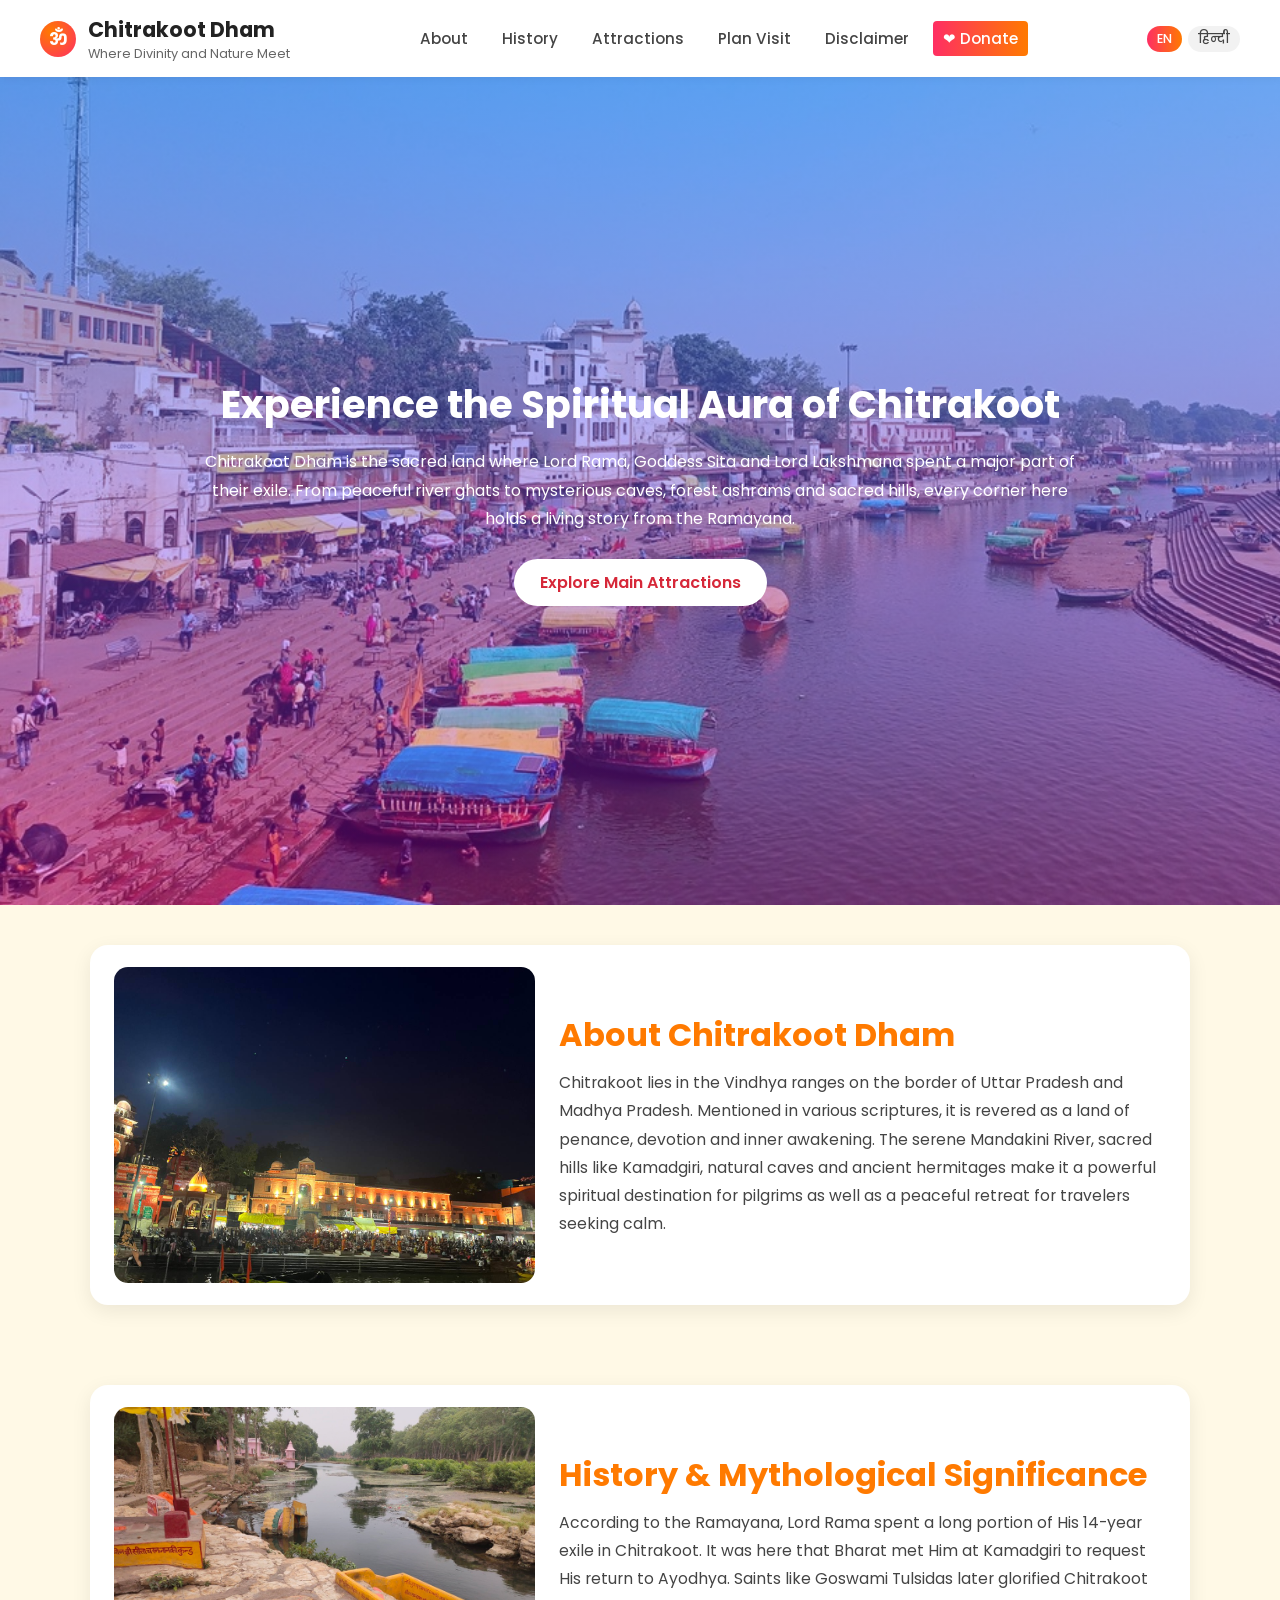
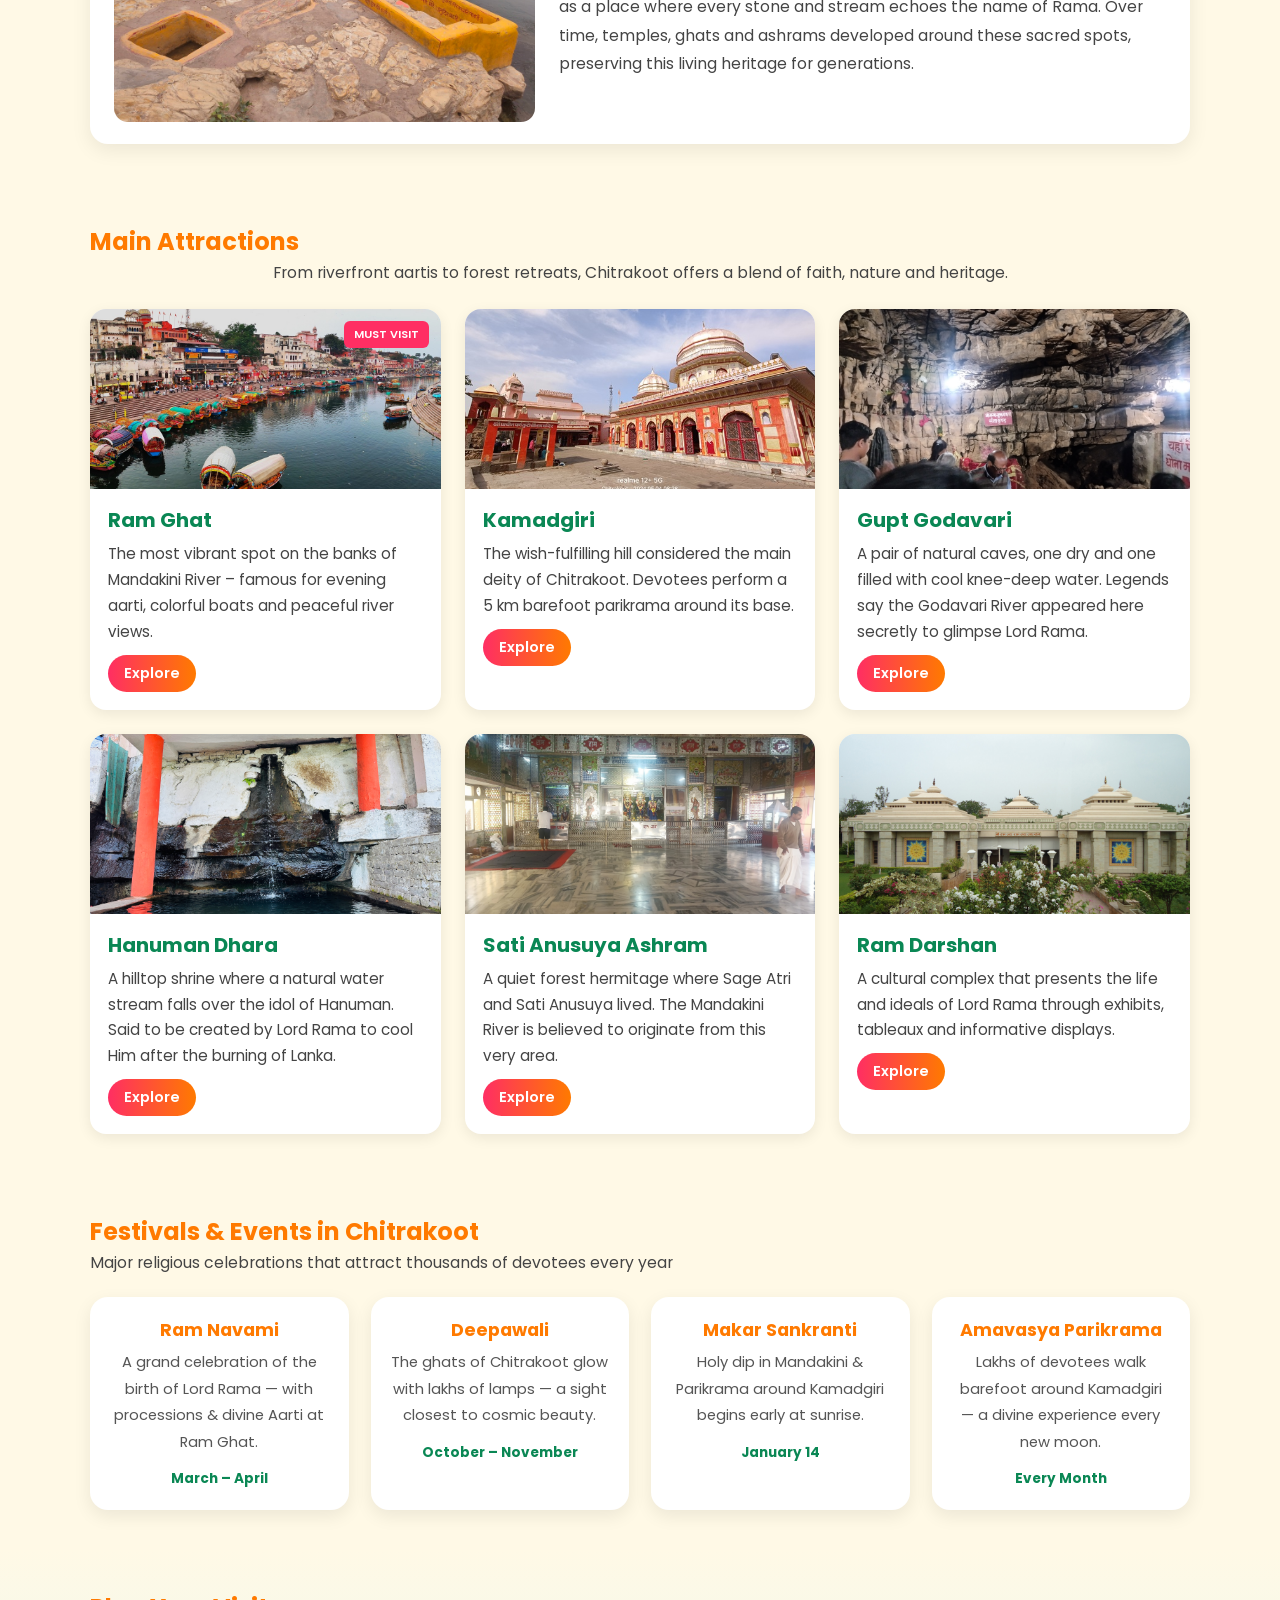
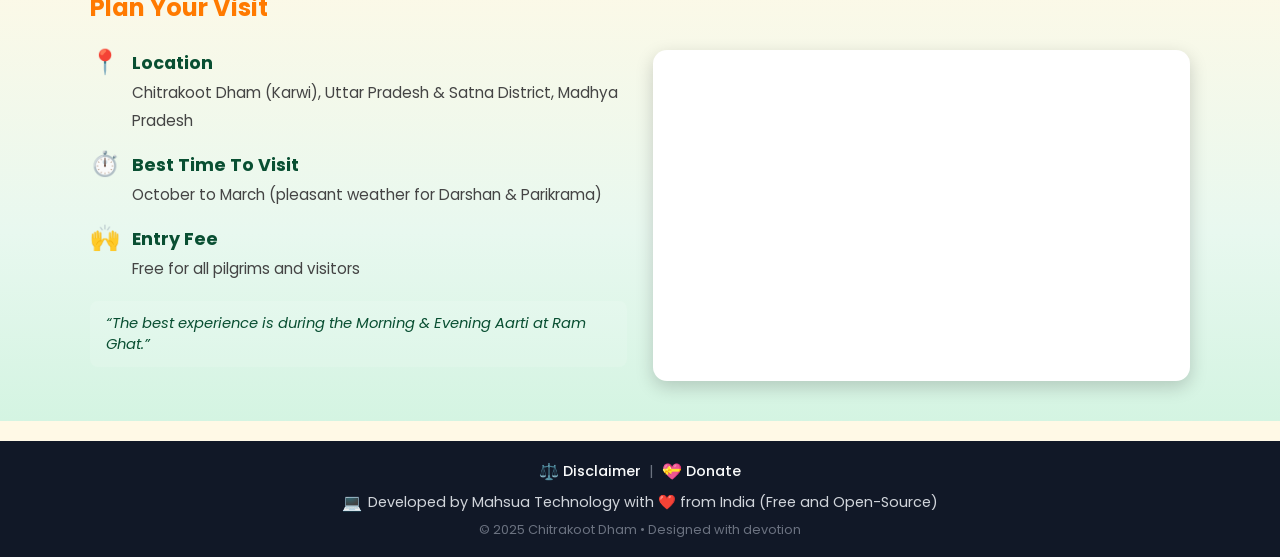
==== index.html @ 67fd5e93 "added disclamer and donate page" ====
<!DOCTYPE html>
<html lang="en">
<head>
  <meta charset="UTF-8" />
  <title>Chitrakoot Dham – Ram Ghat, Kamadgiri, Gupt Godavari & Holy Places</title>

  <meta name="viewport" content="width=device-width, initial-scale=1.0" />
  <meta name="description"
        content="Plan your visit to Chitrakoot Dham – explore Ram Ghat, Kamadgiri Parikrama, Gupt Godavari caves, Hanuman Dhara, Sati Anusuya Ashram and Ram Darshan with maps, legends and travel tips." />

  <!-- Canonical URL -->
  <link rel="canonical" href="https://chitrakoot.mahsua.com/" />

  <!-- Favicon (optional, if you have it) -->
  <!-- <link rel="icon" type="image/png" href="assets/images/favicon.png" /> -->

  <!-- Open Graph (for social sharing / WhatsApp / FB) -->
  <meta property="og:type" content="website" />
  <meta property="og:title" content="Chitrakoot Dham – Holy Land of Lord Rama" />
  <meta property="og:description"
        content="Discover the sacred ghats, hills, caves and ashrams of Chitrakoot Dham with bilingual guides in English and Hindi." />
  <meta property="og:url" content="https://chitrakoot.mahsua.com/" />
  <meta property="og:image" content="https://chitrakoot.mahsua.com/assets/images/og-chitrakoot.jpg" />

  <!-- Twitter Card -->
  <meta name="twitter:card" content="summary_large_image" />
  <meta name="twitter:title" content="Chitrakoot Dham – Holy Land of Lord Rama" />
  <meta name="twitter:description"
        content="Explore Ram Ghat, Kamadgiri, Gupt Godavari, Hanuman Dhara and more with Mahsua’s free Chitrakoot guide." />
  <meta name="twitter:image" content="https://chitrakoot.mahsua.com/assets/images/og-chitrakoot.jpg" />

  <link rel="stylesheet" href="assets/css/style.css" />

  <!-- Structured Data (WebSite + TouristDestination) -->
  <script type="application/ld+json">
  {
    "@context": "https://schema.org",
    "@graph": [
      {
        "@type": "WebSite",
        "@id": "https://chitrakoot.mahsua.com/#website",
        "url": "https://chitrakoot.mahsua.com/",
        "name": "Chitrakoot Dham",
        "description": "Bilingual guide to Chitrakoot Dham with details on Ram Ghat, Kamadgiri, Gupt Godavari and other holy places.",
        "inLanguage": "hi-IN",
        "publisher": {
          "@type": "Organization",
          "name": "Mahsua Technology",
          "url": "https://technology.mahsua.com"
        }
      },
      {
        "@type": "TouristDestination",
        "@id": "https://chitrakoot.mahsua.com/#destination",
        "name": "Chitrakoot Dham",
        "description": "Sacred pilgrimage town associated with Lord Rama, located on the banks of the Mandakini River.",
        "url": "https://chitrakoot.mahsua.com/",
        "image": "https://chitrakoot.mahsua.com/assets/images/ram-ghat.jpg",
        "geo": {
          "@type": "GeoCoordinates",
          "latitude": 25.17,
          "longitude": 80.86
        },
        "address": {
          "@type": "PostalAddress",
          "addressLocality": "Chitrakoot (Karwi)",
          "addressRegion": "Uttar Pradesh / Madhya Pradesh",
          "addressCountry": "IN"
        },
        "sameAs": [
          "https://technology.mahsua.com"
        ]
      }
    ]
  }
  </script>
</head>

<body>

  <!-- TOP BAR -->
  <header class="topbar">
    <!-- Brand -->
    <a href="./index.html" class="brand">
      <div class="brand-logo">ॐ</div>
      <div class="brand-text">
        <span class="brand-title">Chitrakoot Dham</span>
        <span class="brand-subtitle">Where Divinity and Nature Meet</span>
      </div>
    </a>

    <!-- Hamburger for mobile -->
    <button class="menu-toggle" type="button" aria-label="Toggle navigation" onclick="toggleMenu()">
      <span class="chevron"></span>
    </button>

    <!-- Main navigation (links + donate) -->
    <nav class="main-nav">
      <a href="#about">About</a>
      <a href="#history">History</a>
      <a href="#attractions">Attractions</a>
      <a href="#plan-visit">Plan Visit</a>
      <a href="pages/disclaimer.html">Disclaimer</a>
      <a href="pages/support-us.html" class="btn-nav">❤ Donate</a>
    </nav>

    <!-- Language toggle (stays OUTSIDE the hamburger menu) -->
    <div class="lang-toggle">
      <button class="lang-btn lang-en active" type="button" onclick="setLanguage('en')">EN</button>
      <button class="lang-btn lang-hi" type="button" onclick="setLanguage('hi')">हिन्दी</button>
    </div>
  </header>

  <main>

    <!-- HERO SECTION -->
    <section class="hero" id="hero">
      <div class="hero-inner">
        <h1 id="hero-title">Experience the Spiritual Aura of Chitrakoot</h1>
        <p id="hero-text">
          Chitrakoot Dham is the sacred land where Lord Rama, Goddess Sita and
          Lord Lakshmana spent a major part of their exile. From peaceful river
          ghats to mysterious caves, forest ashrams and sacred hills, every
          corner here holds a living story from the Ramayana.
        </p>
        <a class="btn-hero" id="hero-btn" href="#attractions">Explore Main Attractions</a>
      </div>
    </section>

    <!-- ABOUT SECTION -->
    <section class="section" id="about">
      <div class="section-inner">
        <div class="split-card fade-in">
          <div class="split-card-image">
            <img src="./assets/images/about-chitrakoot.jpg" alt="Chitrakoot landscape">
          </div>
          <div class="split-card-content">
            <h2 id="about-heading">About Chitrakoot Dham</h2>
            <p id="about-text">
              Chitrakoot lies in the Vindhya ranges on the border of Uttar Pradesh
              and Madhya Pradesh. Mentioned in various scriptures, it is revered as
              a land of penance, devotion and inner awakening. The serene Mandakini
              River, sacred hills like Kamadgiri, natural caves and ancient
              hermitages make it a powerful spiritual destination for pilgrims as
              well as a peaceful retreat for travelers seeking calm.
            </p>
          </div>
        </div>
      </div>
    </section>

    <!-- HISTORY SECTION -->
    <section class="section" id="history">
      <div class="section-inner">
        <div class="split-card fade-in">
          <div class="split-card-image">
            <img src="./assets/images/history-chitrakoot.jpg" alt="History of Chitrakoot">
          </div>
          <div class="split-card-content">
            <h2 id="history-heading">History & Mythological Significance</h2>
            <p id="history-text">
              According to the Ramayana, Lord Rama spent a long portion of His
              14-year exile in Chitrakoot. It was here that Bharat met Him at
              Kamadgiri to request His return to Ayodhya. Saints like Goswami
              Tulsidas later glorified Chitrakoot as a place where every stone and
              stream echoes the name of Rama. Over time, temples, ghats and
              ashrams developed around these sacred spots, preserving this living
              heritage for generations.
            </p>
          </div>
        </div>
      </div>
    </section>

    <!-- ATTRACTIONS SECTION -->
    <section class="section" id="attractions">
      <div class="section-inner">
        <h2 id="attractions-heading">Main Attractions</h2>
        <p class="section-subtitle" id="attractions-subtitle">
          From riverfront aartis to forest retreats, Chitrakoot offers a blend
          of faith, nature and heritage.
        </p>

        <div class="cards-grid">

          <!-- Ram Ghat -->
          <article class="card fade-in">
            <span class="badge">MUST VISIT</span>
            <img src="./assets/images/ram-ghat.jpg" alt="Ram Ghat, Chitrakoot" />
            <div class="card-content">
              <h3 id="card-ram-title">Ram Ghat</h3>
              <p id="card-ram-text">
                The most vibrant spot on the banks of Mandakini River – famous
                for evening aarti, colorful boats and peaceful river views.
              </p>
              <a class="btn" href="pages/ram-ghat.html">Explore</a>
            </div>
          </article>

          <!-- Kamadgiri -->
          <article class="card fade-in">
            <img src="assets/images/kamadgiri.jpg" alt="Kamadgiri Hill" />
            <div class="card-content">
              <h3 id="card-kam-title">Kamadgiri</h3>
              <p id="card-kam-text">
                The wish-fulfilling hill considered the main deity of
                Chitrakoot. Devotees perform a 5 km barefoot parikrama
                around its base.
              </p>
              <a class="btn" href="pages/kamadgiri.html">Explore</a>
            </div>
          </article>

          <!-- Gupt Godavari -->
          <article class="card fade-in">
            <img src="assets/images/gupt-godavari.jpg" alt="Gupt Godavari Caves" />
            <div class="card-content">
              <h3 id="card-gupt-title">Gupt Godavari</h3>
              <p id="card-gupt-text">
                A pair of natural caves, one dry and one filled with cool
                knee-deep water. Legends say the Godavari River appeared here
                secretly to glimpse Lord Rama.
              </p>
              <a class="btn" href="pages/gupt-godavari.html">Explore</a>
            </div>
          </article>

          <!-- Hanuman Dhara -->
          <article class="card fade-in">
            <img src="assets/images/hanuman-dhara.jpg" alt="Hanuman Dhara" />
            <div class="card-content">
              <h3 id="card-han-title">Hanuman Dhara</h3>
              <p id="card-han-text">
                A hilltop shrine where a natural water stream falls over the
                idol of Hanuman. Said to be created by Lord Rama to cool
                Him after the burning of Lanka.
              </p>
              <a class="btn" href="pages/hanuman-dhara.html">Explore</a>
            </div>
          </article>

          <!-- Sati Anusuya -->
          <article class="card fade-in">
            <img src="assets/images/sati-anusuya.jpg" alt="Sati Anusuya Ashram" />
            <div class="card-content">
              <h3 id="card-sati-title">Sati Anusuya Ashram</h3>
              <p id="card-sati-text">
                A quiet forest hermitage where Sage Atri and Sati Anusuya
                lived. The Mandakini River is believed to originate from
                this very area.
              </p>
              <a class="btn" href="pages/sati-anusuya.html">Explore</a>
            </div>
          </article>

          <!-- Ram Darshan -->
          <article class="card fade-in">
            <img src="assets/images/ram-darshan.jpg" alt="Ram Darshan" />
            <div class="card-content">
              <h3 id="card-rd-title">Ram Darshan</h3>
              <p id="card-rd-text">
                A cultural complex that presents the life and ideals of
                Lord Rama through exhibits, tableaux and informative displays.
              </p>
              <a class="btn" href="pages/ram-darshan.html">Explore</a>
            </div>
          </article>

        </div>
      </div>
    </section>

    <!-- FESTIVAL SECTION -->
    <section class="section" id="festivals">
      <div class="section-inner fade-in">
        <h2 id="festival-heading">Festivals & Events in Chitrakoot</h2>
        <p id="festival-subtitle">Major religious celebrations that attract thousands of devotees every year</p>

        <div class="festival-grid">

          <div class="festival-card">
            <h3 id="fest-1-title">Ram Navami</h3>
            <p id="fest-1-text">A grand celebration of the birth of Lord Rama — with processions & divine Aarti at Ram Ghat.</p>
            <span class="fest-time" id="fest-1-time">March – April</span>
          </div>

          <div class="festival-card">
            <h3 id="fest-2-title">Deepawali</h3>
            <p id="fest-2-text">The ghats of Chitrakoot glow with lakhs of lamps — a sight closest to cosmic beauty.</p>
            <span class="fest-time" id="fest-2-time">October – November</span>
          </div>

          <div class="festival-card">
            <h3 id="fest-3-title">Makar Sankranti</h3>
            <p id="fest-3-text">Holy dip in Mandakini & Parikrama around Kamadgiri begins early at sunrise.</p>
            <span class="fest-time" id="fest-3-time">January 14</span>
          </div>

          <div class="festival-card">
            <h3 id="fest-4-title">Amavasya Parikrama</h3>
            <p id="fest-4-text">Lakhs of devotees walk barefoot around Kamadgiri — a divine experience every new moon.</p>
            <span class="fest-time" id="fest-4-time">Every Month</span>
          </div>

        </div>
      </div>
    </section>

    <!-- PLAN VISIT SECTION -->
    <section class="section plan-visit" id="plan-visit">
      <div class="section-inner">

        <h2 id="plan-heading">Plan Your Visit</h2>

        <div class="visit-grid fade-in">

          <!-- Left Info -->
          <div class="visit-info">
            <div class="info-item">
              <span class="icon">📍</span>
              <div>
                <h4 id="loc-heading">Location</h4>
                <p id="loc-text">
                  Chitrakoot Dham (Karwi), Uttar Pradesh & Satna District, Madhya Pradesh
                </p>
              </div>
            </div>

            <div class="info-item">
              <span class="icon">⏱️</span>
              <div>
                <h4 id="time-heading">Best Time To Visit</h4>
                <p id="time-text">
                  October to March (pleasant weather for Darshan & Parikrama)
                </p>
              </div>
            </div>

            <div class="info-item">
              <span class="icon">🙌</span>
              <div>
                <h4 id="fee-heading">Entry Fee</h4>
                <p id="fee-text">
                  Free for all pilgrims and visitors
                </p>
              </div>
            </div>

            <div class="visit-tip" id="tip-text">
              “The best experience is during the Morning & Evening Aarti at Ram Ghat.”
            </div>
          </div>

          <!-- Map Right Side -->
          <div class="visit-map">
            <iframe
              src="https://www.google.com/maps/embed?pb=!1m18!1m12!1m3!1d57775.817076157866!2d80.81641541056347!3d25.169863881945837!2m3!1f0!2f0!3f0!3m2!1i1024!2i768!4f13.1!3m3!1m2!1s0x3984a635ac470c09%3A0xf77828392d478da7!2sChitrakoot%2C%20Madhya%20Pradesh!5e0!3m2!1sen!2sin!4v1764733643928!5m2!1sen!2sin"
              width="100%" height="300" style="border:0;" allowfullscreen=""
              loading="lazy" referrerpolicy="no-referrer-when-downgrade">
            </iframe>
          </div>

        </div>

      </div>
    </section>

  </main>

  <!-- FOOTER -->
  <footer class="site-footer">
    <div class="footer-inner">

      <div class="footer-links">
        <a href="pages/disclaimer.html">
          <span class="footer-icon">⚖️</span>
          <span id="footer-disclaimer">Disclaimer</span>
        </a>
        <span class="footer-sep">|</span>
        <a href="pages/donate.html">
          <span class="footer-icon">💝</span>
          <span id="footer-donate">Donate</span>
        </a>
      </div>

      <div class="footer-meta">
        <span class="footer-icon">💻</span>
        <span id="footer-dev-text">
          Developed by <a href="https://technology.mahsua.com" target="_blank" rel="noopener">Mahsua Technology</a>
          with ❤️ from India (Free and Open-Source)
        </span>
      </div>

      <div class="footer-copy">
        <span id="footer-copy">© 2025 Chitrakoot Dham • Designed with devotion</span>
      </div>

    </div>
  </footer>


  <script>
    // MOBILE NAV TOGGLE
    function toggleMenu() {
      const nav = document.querySelector('.main-nav');
      const menuBtn = document.querySelector('.menu-toggle');

      nav.classList.toggle('open');
      menuBtn.classList.toggle('open');
    }

    // Text translations
    const translations = {
      en: {
        'hero-title': 'Experience the Spiritual Aura of Chitrakoot',
        'hero-text': 'Chitrakoot Dham is the sacred land where Lord Rama, Goddess Sita and Lord Lakshmana spent a major part of their exile. From peaceful river ghats to mysterious caves, forest ashrams and sacred hills, every corner here holds a living story from the Ramayana.',
        'hero-btn': 'Explore Main Attractions',

        'about-heading': 'About Chitrakoot Dham',
        'about-text': 'Chitrakoot lies in the Vindhya ranges on the border of Uttar Pradesh and Madhya Pradesh. Mentioned in various scriptures, it is revered as a land of penance, devotion and inner awakening. The serene Mandakini River, sacred hills like Kamadgiri, natural caves and ancient hermitages make it a powerful spiritual destination for pilgrims as well as a peaceful retreat for travelers seeking calm.',

        'history-heading': 'History & Mythological Significance',
        'history-text': 'According to the Ramayana, Lord Rama spent a long portion of His 14-year exile in Chitrakoot. It was here that Bharat met Him at Kamadgiri to request His return to Ayodhya. Saints like Goswami Tulsidas later glorified Chitrakoot as a place where every stone and stream echoes the name of Rama. Over time, temples, ghats and ashrams developed around these sacred spots, preserving this living heritage for generations.',

        'attractions-heading': 'Main Attractions',
        'attractions-subtitle': 'From riverfront aartis to forest retreats, Chitrakoot offers a blend of faith, nature and heritage.',

        'card-ram-title': 'Ram Ghat',
        'card-ram-text': 'The most vibrant spot on the banks of Mandakini River – famous for evening aarti, colorful boats and peaceful river views.',

        'card-kam-title': 'Kamadgiri',
        'card-kam-text': 'The wish-fulfilling hill considered the main deity of Chitrakoot. Devotees perform a 5 km barefoot parikrama around its base.',

        'card-gupt-title': 'Gupt Godavari',
        'card-gupt-text': 'A pair of natural caves, one dry and one filled with cool knee-deep water. Legends say the Godavari River appeared here secretly to glimpse Lord Rama.',

        'card-han-title': 'Hanuman Dhara',
        'card-han-text': 'A hilltop shrine where a natural water stream falls over the idol of Hanuman. Said to be created by Lord Rama to cool Him after the burning of Lanka.',

        'card-sati-title': 'Sati Anusuya Ashram',
        'card-sati-text': 'A quiet forest hermitage where Sage Atri and Sati Anusuya lived. The Mandakini River is believed to originate from this very area.',

        'card-rd-title': 'Ram Darshan',
        'card-rd-text': 'A cultural complex that presents the life and ideals of Lord Rama through exhibits, tableaux and informative displays.',

        'plan-heading': 'Plan Your Visit',
        'loc-heading': 'Location',
        'loc-text': 'Chitrakoot Dham (Karwi), Uttar Pradesh & Satna District, Madhya Pradesh',
        'time-heading': 'Best Time To Visit',
        'time-text': 'October to March (pleasant weather for Darshan & Parikrama)',
        'fee-heading': 'Entry Fee',
        'fee-text': 'Free for all pilgrims and visitors',
        'tip-text': '“The best experience is during the Morning & Evening Aarti at Ram Ghat.”',
        // FESTIVALS
        'festival-heading': 'Festivals & Events in Chitrakoot',
        'festival-subtitle': 'Major religious celebrations that attract thousands of devotees every year',

        'fest-1-title': 'Ram Navami',
        'fest-1-text': 'A grand celebration of the birth of Lord Rama — with processions & divine Aarti at Ram Ghat.',
        'fest-1-time': 'March – April',

        'fest-2-title': 'Deepawali',
        'fest-2-text': 'The ghats of Chitrakoot glow with lakhs of lamps — a sight closest to cosmic beauty.',
        'fest-2-time': 'October – November',

        'fest-3-title': 'Makar Sankranti',
        'fest-3-text': 'Holy dip in Mandakini & Parikrama around Kamadgiri begins early at sunrise.',
        'fest-3-time': 'January 14',

        'fest-4-title': 'Amavasya Parikrama',
        'fest-4-text': 'Lakhs of devotees walk barefoot around Kamadgiri — a divine experience every new moon.',
        'fest-4-time': 'Every Month',
        // FOOTER
        'footer-disclaimer': 'Disclaimer',
        'footer-donate': 'Donate',
        'footer-dev-text': 'Developed by Mahsua Technology with ❤️ from India (Free and Open-Source)',
        'footer-copy': '© 2025 Chitrakoot Dham • Designed with devotion'


      },

      hi: {
        'hero-title': 'चित्रकूट की आध्यात्मिक आभा का अनुभव करें',
        'hero-text': 'चित्रकूट धाम वह पावन भूमि है जहाँ भगवान श्रीराम, माता सीता और लक्ष्मण जी ने अपने वनवास का एक बड़ा हिस्सा व्यतीत किया। शांत नदी घाटों से लेकर रहस्यमयी गुफाओं, वन आश्रमों और पवित्र पहाड़ियों तक, यहाँ का हर कोना रामायण की जीवंत कहानी सुनाता है।',
        'hero-btn': 'मुख्य स्थलों को देखें',

        'about-heading': 'चित्रकूट धाम के बारे में',
        'about-text': 'चित्रकूट, उत्तर प्रदेश और मध्य प्रदेश की सीमा पर विंध्याचल की पर्वतमाला में स्थित है। विभिन्न शास्त्रों में वर्णित यह स्थान तप, भक्ति और आंतरिक जागृति की भूमि माना जाता है। मंदाकिनी नदी, कामदगिरि जैसी पवित्र पहाड़ियाँ, प्राकृतिक गुफाएँ और प्राचीन आश्रम इसे श्रद्धालुओं के लिए एक शक्तिशाली आध्यात्मिक स्थल और यात्रियों के लिए एक शांतिदायक स्थान बनाते हैं।',

        'history-heading': 'इतिहास और पौराणिक महत्व',
        'history-text': 'रामायण के अनुसार, भगवान श्रीराम ने अपने 14 वर्ष के वनवास का एक लंबा समय चित्रकूट में बिताया। यहीं पर भरत जी कामदगिरि पर श्रीराम से मिलने आए थे, उन्हें अयोध्या लौटने के लिए निवेदन करने। गोस्वामी तुलसीदास जैसे संतों ने चित्रकूट की महिमा का विस्तार से वर्णन किया और इसे ऐसा स्थान बताया जहाँ पत्थर-पत्थर और जल की हर धारा “राम” नाम का जप करती है। समय के साथ यहाँ मंदिर, घाट और आश्रम विकसित हुए, जिन्होंने इस जीवंत विरासत को पीढ़ियों तक सँजोकर रखा है।',

        'attractions-heading': 'मुख्य दर्शनीय स्थल',
        'attractions-subtitle': 'नदी किनारे की आरतियों से लेकर वन आश्रमों तक, चित्रकूट आस्था, प्रकृति और विरासत का सुंदर संगम प्रस्तुत करता है।',

        'card-ram-title': 'राम घाट',
        'card-ram-text': 'मंदाकिनी नदी के किनारे स्थित चित्रकूट का सबसे जीवंत स्थल – जहाँ शाम की आरती, रंग-बिरंगी नावें और शांत नदी-दृश्य मन को मंत्रमुग्ध कर देते हैं।',

        'card-kam-title': 'कामदगिरि',
        'card-kam-text': 'इच्छा पूर्ण करने वाली यह पवित्र पहाड़ी चित्रकूट की मुख्य देवता मानी जाती है। श्रद्धालु इसकी परिक्रमा लगभग 5 किलोमीटर नंगे पाँव पैदल चलते हुए करते हैं।',

        'card-gupt-title': 'गुप्त गोदावरी',
        'card-gupt-text': 'प्राकृतिक गुफाओं की एक जोड़ी – एक सूखी और दूसरी ठंडे, घुटने तक पानी से भरी। मान्यता है कि गोदावरी नदी यहाँ गुप्त रूप से श्रीराम के दर्शन करने प्रकट हुई थी।',

        'card-han-title': 'हनुमान धारा',
        'card-han-text': 'पहाड़ी की चोटी पर स्थित यह मंदिर, जहाँ चट्टान से निकलती जलधारा सीधे हनुमान जी की मूर्ति पर गिरती है। माना जाता है कि लंका दहन के बाद उनके ताप को शांत करने हेतु यह धारा श्रीराम ने प्रकट की।',

        'card-sati-title': 'सती अनुसूया आश्रम',
        'card-sati-text': 'घने जंगलों के बीच स्थित यह शांत वन–आश्रम, जहाँ ऋषि अत्रि और सती अनुसूया का निवास माना जाता है। मंदाकिनी नदी का उद्गम क्षेत्र भी इसी क्षेत्र से जुड़ा माना जाता है।',

        'card-rd-title': 'राम दर्शन',
        'card-rd-text': 'एक सांस्कृतिक परिसर जहाँ रामायण की कथा को प्रदर्शनी, झाँकियों और जानकारीपूर्ण प्रदर्शन के माध्यम से जीवन–मूल्यों के साथ प्रस्तुत किया गया है।',

        'plan-heading': 'यात्रा की योजना बनाएं',
        'loc-heading': 'स्थान',
        'loc-text': 'चित्रकूट धाम (करवी), उत्तर प्रदेश एवं सतना जिला, मध्य प्रदेश',
        'time-heading': 'घूमने का सर्वोत्तम समय',
        'time-text': 'अक्टूबर से मार्च (दर्शन और परिक्रमा के लिए सुहावना मौसम)',
        'fee-heading': 'प्रवेश शुल्क',
        'fee-text': 'सभी श्रद्धालुओं और पर्यटकों के लिए निःशुल्क',
        'tip-text': '“सबसे सुंदर अनुभव राम घाट पर प्रातः और सायंकाल की आरती के समय मिलता है।”',
        // FESTIVALS - HINDI
        'festival-heading': 'चित्रकूट के प्रमुख पर्व और आयोजन',
        'festival-subtitle': 'हर वर्ष लाखों श्रद्धालुओं को आकर्षित करने वाले पावन उत्सव',

        'fest-1-title': 'राम नवमी',
        'fest-1-text': 'श्रीराम जन्मोत्सव — राम घाट पर भव्य शोभायात्राएँ और दिव्य आरती होती है।',
        'fest-1-time': 'मार्च – अप्रैल',

        'fest-2-title': 'दीपावली',
        'fest-2-text': 'चित्रकूट के घाट लाखों दीपों से जगमगा उठते हैं — अलौकिक सौंदर्य का दर्शन।',
        'fest-2-time': 'अक्टूबर – नवंबर',

        'fest-3-title': 'मकर संक्रान्ति',
        'fest-3-text': 'मंदाकिनी में पवित्र स्नान और कामदगिरि परिक्रमा का शुभारंभ।',
        'fest-3-time': '14 जनवरी',

        'fest-4-title': 'अमावस्या परिक्रमा',
        'fest-4-text': 'हर अमावस्या को लाखों श्रद्धालु नंगे पाँव कामदगिरि की परिक्रमा करते हैं।',
        'fest-4-time': 'प्रत्येक माह',
                // FOOTER - HINDI
        'footer-disclaimer': 'अस्वीकरण',
        'footer-donate': 'दान',
        'footer-dev-text': '"महसुआ टेक्नोलॉजी" द्वारा बनाया गया भारत देश के प्यार में (निःशुल्क और मुक्त)',
        'footer-copy': '© 2025 चित्रकूट धाम • श्रद्धा के साथ निर्मित'
      }
    };

    function setLanguage(lang) {
      const set = translations[lang];
      if (!set) return;

      Object.keys(set).forEach(id => {
        const el = document.getElementById(id);
        if (el) el.textContent = set[id];
      });

      document.documentElement.lang = lang === 'hi' ? 'hi' : 'en';

      document.querySelector('.lang-en').classList.toggle('active', lang === 'en');
      document.querySelector('.lang-hi').classList.toggle('active', lang === 'hi');
    }

    document.addEventListener('DOMContentLoaded', () => {
      // default to English
      setLanguage('en');

      // Fade-in on scroll
      const observer = new IntersectionObserver((entries, obs) => {
        entries.forEach(entry => {
          if (entry.isIntersecting) {
            entry.target.classList.add('visible');
            obs.unobserve(entry.target);
          }
        });
      }, { threshold: 0.15 });

      document.querySelectorAll('.fade-in').forEach(el => observer.observe(el));
    });
  </script>

</body>
</html>
---- assets/css/style.css ----
/* GOOGLE FONT */
@import url('https://fonts.googleapis.com/css2?family=Poppins:wght@300;400;500;600;700&display=swap');

/* COLOR VARIABLES */
:root {
  --green: #0A8754;
  --orange: #FF7A00;
  --pink: #FF2E63;
  --bg: #FFF9E6;
  --text: #222222;
}

/* GLOBAL RESET */
* {
  margin: 0;
  padding: 0;
  box-sizing: border-box;
  font-family: 'Poppins', sans-serif;
}

body {
  background: var(--bg);
  color: var(--text);
}

/* TOP BAR / HEADER */
.topbar {
  background: #ffffff;
  display: flex;
  align-items: center;
  justify-content: space-between;
  padding: 14px 40px;
  box-shadow: 0 2px 8px rgba(0,0,0,0.05);
  position: sticky;
  top: 0;
  z-index: 100;
}

/* BRAND */
.brand {
  display: flex;
  align-items: center;
  gap: 12px;
}

.brand-logo {
  width: 36px;
  height: 36px;
  border-radius: 999px;
  background: radial-gradient(circle at 30% 30%, var(--orange), var(--pink));
  display: flex;
  align-items: center;
  justify-content: center;
  color: #ffffff;
  font-weight: 700;
  font-size: 1.1rem;
}

.brand-text {
  display: flex;
  flex-direction: column;
}

.brand-title {
  font-size: 1.3rem;
  font-weight: 700;
}

.brand-subtitle {
  font-size: 0.8rem;
  color: #666;
}

/* NAV */
.main-nav {
  display: flex;
  align-items: center;
  gap: 14px;
}

.main-nav a {
  text-decoration: none;
  font-size: 0.95rem;
  font-weight: 500;
  color: #444;
  padding: 6px 10px;
  border-radius: 4px;
  transition: 0.25s;
}

.main-nav a:hover {
  color: var(--green);
  background: rgba(10,135,84,0.08);
}

/* DONATE BUTTON IN NAV */
.btn-nav {
  background: linear-gradient(90deg, var(--pink), var(--orange));
  color: #fff !important;
  padding: 7px 16px;
  border-radius: 999px;
  font-weight: 600;
}

.btn-nav:hover {
  opacity: 0.9;
  background: linear-gradient(90deg, var(--orange), var(--pink));
}

/* HERO */
.hero {
    background-image: linear-gradient(rgb(37 132 255 / 55%), rgb(239 0 255 / 29%)), url(../images/hero-bg.jpg);
    background-size: cover;
    color: #fff;

    /* 👇 make hero fill almost the whole viewport */
    min-height: calc(100vh - 72px); /* 72px ≈ header height, adjust if needed */
    padding: 40px 20px;

    display: flex;
    align-items: center;
    justify-content: center;
}

.hero-inner {
  max-width: 900px;
  text-align: center;
}


.hero h1 {
  font-size: 2.4rem;
  margin-bottom: 15px;
}

.hero p {
  font-size: 1rem;
  line-height: 1.8;
  margin-bottom: 25px;
}

.btn-hero {
  display: inline-block;
  padding: 11px 26px;
  background: #ffffff;
  color: #d62839;
  border-radius: 999px;
  font-weight: 600;
  text-decoration: none;
  transition: 0.25s;
}

.btn-hero:hover {
  transform: translateY(-1px);
  box-shadow: 0 4px 14px rgba(0,0,0,0.25);
}

/* GENERIC SECTIONS */
.section {
  padding: 40px 20px;
}

.section-inner {
  max-width: 1100px;
  margin: 0 auto;
}

.section h2 {
  color: #FF7A00 !important; /* beautiful warm orange */
}


.section p {
  line-height: 1.8;
  font-size: 0.98rem;
  color: #444;
}

.section-subtitle {
  margin-bottom: 22px;
  color: #666;
  text-align: center;
}

/* CARDS GRID */
.cards-grid {
  display: grid;
  grid-template-columns: repeat(auto-fit, minmax(280px, 1fr));
  gap: 24px;
  margin-top: 10px;
}

/* CARD */
.card {
  background: #ffffff;
  border-radius: 16px;
  overflow: hidden;
  box-shadow: 0 4px 14px rgba(0,0,0,0.08);
  position: relative;
  display: flex;
  flex-direction: column;
  transition: transform 0.25s ease, box-shadow 0.25s ease;
}

.card:hover {
  transform: translateY(-4px);
  box-shadow: 0 8px 22px rgba(0,0,0,0.14);
}

/* CARD IMAGE */
.card img {
  width: 100%;
  height: 180px;
  object-fit: cover;
}

/* CARD CONTENT */
.card-content {
  padding: 16px 18px 18px;
}

.card-content h3 {
  font-size: 1.25rem;
  color: var(--green);
  margin-bottom: 6px;
}

.card-content p {
  font-size: 0.95rem;
  line-height: 1.7;
  margin-bottom: 10px;
}

/* CARD BADGE */
.badge {
  position: absolute;
  top: 12px;
  right: 12px;
  background: var(--pink);
  color: #fff;
  font-size: 0.7rem;
  padding: 5px 10px;
  border-radius: 6px;
  font-weight: 600;
}

/* STANDARD BUTTON */
.btn {
  display: inline-block;
  padding: 8px 16px;
  border-radius: 999px;
  background: linear-gradient(90deg, var(--pink), var(--orange));
  color: #fff;
  font-size: 0.9rem;
  font-weight: 600;
  text-decoration: none;
  transition: 0.25s;
}

.btn:hover {
  opacity: 0.9;
}

/* FOOTER */
footer {
  background: var(--green);
  color: #ffffff;
  text-align: center;
  padding: 16px;
  font-size: 0.9rem;
  margin-top: 20px;
}

/* RESPONSIVE */
@media (max-width: 768px) {
  .topbar {
    flex-direction: column;
    align-items: flex-start;
    gap: 10px;
    padding: 10px 18px;
  }

  .main-nav {
    flex-wrap: wrap;
    justify-content: flex-start;
  }

  .hero h1 {
    font-size: 2rem;
  }
}

/* PLAN VISIT SECTION STYLE */
.plan-visit {
  background: linear-gradient(
    180deg,
    #FFF9E6 0%,
    #E8F8EF 60%,
    #D4F4E2 100%
  );
  color: #094f32;
}


.plan-visit h2 {
  color: linear-gradient(90deg, var(--pink), var(--orange));
  margin-bottom: 25px;
  text-align: left;
}

.visit-grid {
  display: grid;
  grid-template-columns: 1fr 1fr;
  gap: 26px;
  align-items: start;
}

.visit-info .info-item {
  display: flex;
  align-items: start;
  gap: 12px;
  margin-bottom: 18px;
}

.icon {
  font-size: 1.5rem;
  line-height: 1;
}

.visit-info h4 {
  font-size: 1.1rem;
  margin-bottom: 3px;
}

.visit-info p {
  font-size: 0.95rem;
}

.visit-map {
  background: #fff;
  padding: 12px;
  border-radius: 14px;
  box-shadow: 0 6px 18px rgba(0,0,0,0.18);
}

.visit-tip {
  background: rgba(255,255,255,0.12);
  padding: 12px 16px;
  border-radius: 8px;
  font-style: italic;
  font-size: 0.92rem;
  margin-top: 12px;
}

/* Mobile Responsive */
@media (max-width: 900px) {
  .visit-grid {
    grid-template-columns: 1fr;
  }

  .plan-visit h2 {
    text-align: center;
  }
}

/* SPLIT CARD (IMAGE LEFT, TEXT RIGHT) */
.split-card {
  background: #ffffff;
  border-radius: 18px;
  padding: 22px 24px;
  box-shadow: 0 6px 20px rgba(0,0,0,0.08);
  display: flex;
  gap: 24px;
  align-items: stretch;
}

.split-card-image {
  flex: 0 0 40%;
}

.split-card-image img {
  width: 100%;
  height: 100%;
  border-radius: 14px;
  object-fit: cover;
  display: block;
}

.split-card-content {
  flex: 1;
  display: flex;
  flex-direction: column;
  justify-content: center;
}

.split-card-content h2 {
  font-size: 2rem;
  color: var(--green);
  margin-bottom: 10px;
}

.split-card-content p {
  font-size: 0.98rem;
  line-height: 1.8;
  color: #444;
}

/* Responsive: stack on mobile */
@media (max-width: 900px) {
  .split-card {
    flex-direction: column;
  }

  .split-card-image {
    flex: 0 0 auto;
  }
}

.lang-toggle {
  display: flex;
  gap: 6px;
  align-items: center;
}

.lang-btn {
  border: none;
  padding: 4px 10px;
  border-radius: 999px;
  font-size: 0.8rem;
  cursor: pointer;
  background: #f2f2f2;
  color: #444;
  font-weight: 500;
  transition: 0.2s;
}

.lang-btn.active {
  background: linear-gradient(90deg, var(--pink), var(--orange));
  color: #fff;
}

@media (max-width: 768px) {
  .topbar {
    flex-wrap: wrap;
    gap: 10px;
  }
}

/* HAMBURGER / CHEVRON BUTTON – HIDDEN BY DEFAULT (DESKTOP) */
.menu-toggle {
  display: none;            /* 👈 important: hide on desktop */
  background: none;
  border: none;
  cursor: pointer;
  width: 40px;
  height: 40px;
  margin-left: auto;
  align-items: center;
  justify-content: center;
  padding: 0;
}

/* Chevron shape */
.menu-toggle .chevron {
  width: 22px;
  height: 22px;
  border-right: 3px solid #000;
  border-bottom: 3px solid #000;
  transform: rotate(45deg);
  transition: 0.3s ease-in-out;
  border-radius: 2px;
}

/* When menu open, arrow points up */
.menu-toggle.open .chevron {
  transform: rotate(-135deg);
}


@media (max-width: 768px) {
  .topbar {
    flex-direction: column;
    align-items: center;
    text-align: center;
    gap: 8px;
    padding: 10px 16px;
  }

  /* show chevron only on mobile */
  .menu-toggle {
    display: flex;          /* 👈 now it appears only here */
    margin-left: 0;
  }

  .main-nav {
    width: 100%;
    display: none;
    flex-direction: column;
    align-items: center;
    gap: 6px;
    margin-top: 4px;
  }

  .main-nav.open {
    display: flex;
  }
}

.brand {
  text-decoration: none;
  color: inherit;
  cursor: pointer;
}

.brand:hover .brand-title {
  color: #e94057; /* matches your gradient theme */
}
/* FESTIVALS SECTION */
.festival-grid {
  display: grid;
  grid-template-columns: repeat(auto-fit, minmax(240px, 1fr));
  gap: 22px;
  margin-top: 20px;
}

.festival-card {
  background: #fff;
  padding: 20px;
  border-radius: 18px;
  box-shadow: 0 6px 18px rgba(0, 0, 0, 0.08);
  text-align: center;
  transition: transform .3s ease;
}

.festival-card:hover {
  transform: translateY(-6px);
}

.festival-card h3 {
  font-size: 1.1rem;
  color: #FF7A00;
  margin-bottom: 6px;
}

.festival-card p {
  font-size: 0.92rem;
  color: #555;
  margin-bottom: 10px;
}

.fest-time {
  font-size: 0.85rem;
  color: #0A8754;
  font-weight: 700;
}

/* ============================
   FOOTER
============================ */
.site-footer {
  background: #111827;
  color: #e5e7eb;
  padding: 18px 16px;
  font-size: 0.9rem;
}

.footer-inner {
  max-width: 1100px;
  margin: 0 auto;
  display: flex;
  flex-direction: column;
  align-items: center; /* Center horizontally */
  text-align: center;  /* Center text lines */
  gap: 6px;
}


.footer-links {
  display: flex;
  flex-wrap: wrap;
  align-items: center;
  gap: 8px;
}

.footer-links a {
  display: inline-flex;
  align-items: center;
  gap: 4px;
  color: #f9fafb;
  text-decoration: none;
  font-weight: 500;
}

.footer-links a:hover {
  text-decoration: underline;
}

.footer-sep {
  color: #6b7280;
}

.footer-meta {
  display: flex;
  flex-wrap: wrap;
  align-items: center;
  gap: 6px;
  color: #d1d5db;
}

.footer-meta a {
  color: #f97316;
  font-weight: 600;
  text-decoration: none;
}

.footer-meta a:hover {
  text-decoration: underline;
}

.footer-copy {
  color: #6b7280;
  font-size: 0.8rem;
}

.footer-icon {
  font-size: 1rem;
}

/* Responsive */
@media (max-width: 640px) {
  .footer-inner {
    align-items: flex-start;
  }
}
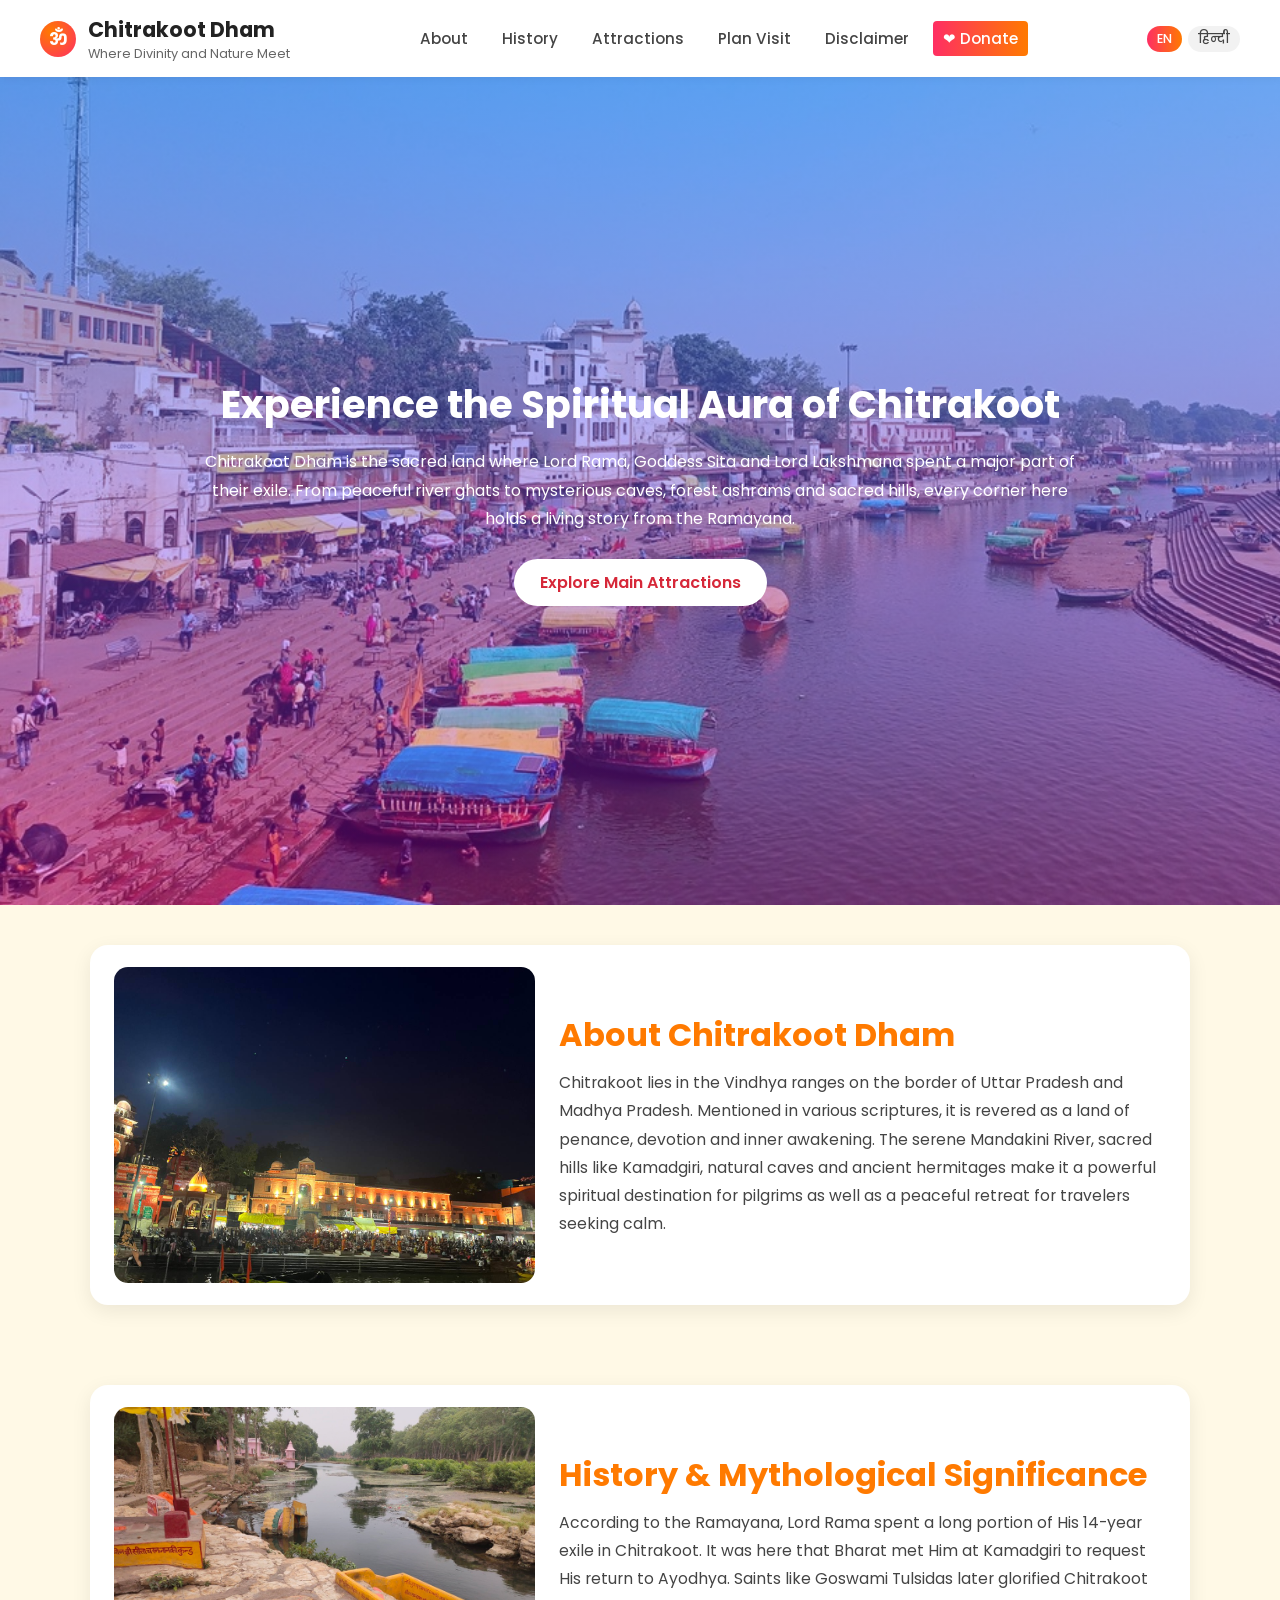
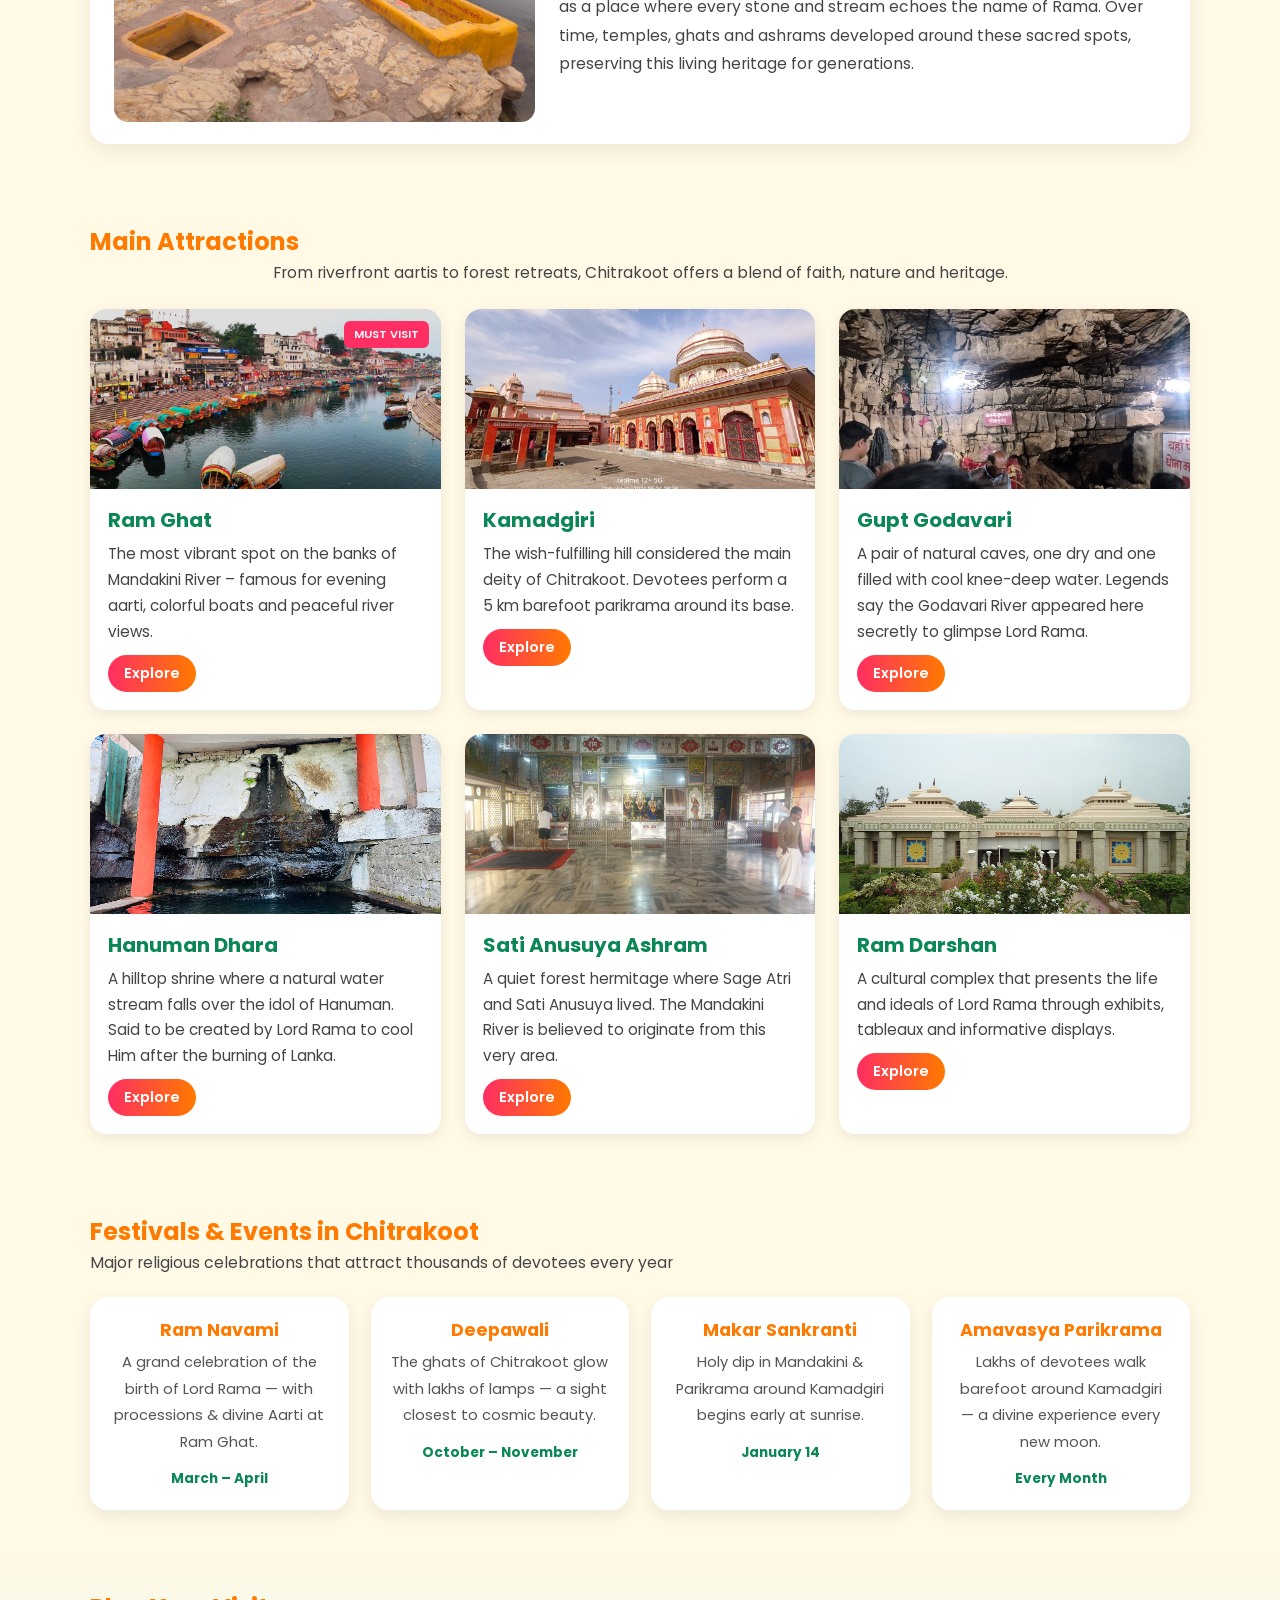
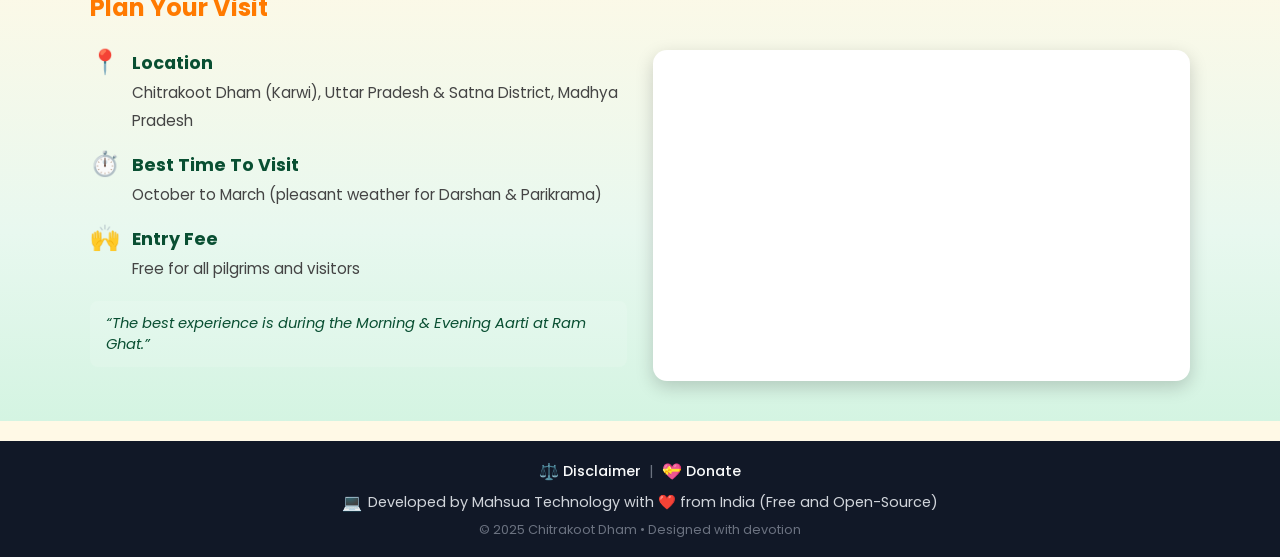
==== commit 915e3c29: "added google ads" ====
--- a/index.html
+++ b/index.html
@@ -3,7 +3,11 @@
 <head>
   <meta charset="UTF-8" />
   <title>Chitrakoot Dham – Ram Ghat, Kamadgiri, Gupt Godavari & Holy Places</title>
-
+    
+  <!-- Google Ads -->
+  <script async src="https://pagead2.googlesyndication.com/pagead/js/adsbygoogle.js?client=ca-pub-9351361840615541" crossorigin="anonymous"></script>
+  <meta name="google-adsense-account" content="ca-pub-9351361840615541">
+  <!-- Meta Tags -->
   <meta name="viewport" content="width=device-width, initial-scale=1.0" />
   <meta name="description"
         content="Plan your visit to Chitrakoot Dham – explore Ram Ghat, Kamadgiri Parikrama, Gupt Godavari caves, Hanuman Dhara, Sati Anusuya Ashram and Ram Darshan with maps, legends and travel tips." />
@@ -100,8 +104,8 @@
       <a href="#history">History</a>
       <a href="#attractions">Attractions</a>
       <a href="#plan-visit">Plan Visit</a>
-      <a href="pages/disclaimer.html">Disclaimer</a>
-      <a href="pages/support-us.html" class="btn-nav">❤ Donate</a>
+      <a href="./pages/disclaimer.html">Disclaimer</a>
+      <a href="./pages/donate.html" class="btn-nav">❤ Donate</a>
     </nav>
 
     <!-- Language toggle (stays OUTSIDE the hamburger menu) -->
@@ -148,7 +152,18 @@
         </div>
       </div>
     </section>
-
+    <script async src="https://pagead2.googlesyndication.com/pagead/js/adsbygoogle.js?client=ca-pub-9351361840615541"
+        crossorigin="anonymous"></script>
+    <!-- Horizontal Full Size -->
+    <ins class="adsbygoogle"
+        style="display:block"
+        data-ad-client="ca-pub-9351361840615541"
+        data-ad-slot="5893405602"
+        data-ad-format="auto"
+        data-full-width-responsive="true"></ins>
+    <script>
+        (adsbygoogle = window.adsbygoogle || []).push({});
+    </script>
     <!-- HISTORY SECTION -->
     <section class="section" id="history">
       <div class="section-inner">
@@ -193,13 +208,13 @@
                 The most vibrant spot on the banks of Mandakini River – famous
                 for evening aarti, colorful boats and peaceful river views.
               </p>
-              <a class="btn" href="pages/ram-ghat.html">Explore</a>
+              <a class="btn" href="./pages/ram-ghat.html">Explore</a>
             </div>
           </article>
 
           <!-- Kamadgiri -->
           <article class="card fade-in">
-            <img src="assets/images/kamadgiri.jpg" alt="Kamadgiri Hill" />
+            <img src="./assets/images/kamadgiri.jpg" alt="Kamadgiri Hill" />
             <div class="card-content">
               <h3 id="card-kam-title">Kamadgiri</h3>
               <p id="card-kam-text">
@@ -207,13 +222,13 @@
                 Chitrakoot. Devotees perform a 5 km barefoot parikrama
                 around its base.
               </p>
-              <a class="btn" href="pages/kamadgiri.html">Explore</a>
+              <a class="btn" href="./pages/kamadgiri.html">Explore</a>
             </div>
           </article>
 
           <!-- Gupt Godavari -->
           <article class="card fade-in">
-            <img src="assets/images/gupt-godavari.jpg" alt="Gupt Godavari Caves" />
+            <img src="./assets/images/gupt-godavari.jpg" alt="Gupt Godavari Caves" />
             <div class="card-content">
               <h3 id="card-gupt-title">Gupt Godavari</h3>
               <p id="card-gupt-text">
@@ -221,13 +236,13 @@
                 knee-deep water. Legends say the Godavari River appeared here
                 secretly to glimpse Lord Rama.
               </p>
-              <a class="btn" href="pages/gupt-godavari.html">Explore</a>
+              <a class="btn" href="./pages/gupt-godavari.html">Explore</a>
             </div>
           </article>
 
           <!-- Hanuman Dhara -->
           <article class="card fade-in">
-            <img src="assets/images/hanuman-dhara.jpg" alt="Hanuman Dhara" />
+            <img src="./assets/images/hanuman-dhara.jpg" alt="Hanuman Dhara" />
             <div class="card-content">
               <h3 id="card-han-title">Hanuman Dhara</h3>
               <p id="card-han-text">
@@ -235,13 +250,13 @@
                 idol of Hanuman. Said to be created by Lord Rama to cool
                 Him after the burning of Lanka.
               </p>
-              <a class="btn" href="pages/hanuman-dhara.html">Explore</a>
+              <a class="btn" href="./pages/hanuman-dhara.html">Explore</a>
             </div>
           </article>
 
           <!-- Sati Anusuya -->
           <article class="card fade-in">
-            <img src="assets/images/sati-anusuya.jpg" alt="Sati Anusuya Ashram" />
+            <img src="./assets/images/sati-anusuya.jpg" alt="Sati Anusuya Ashram" />
             <div class="card-content">
               <h3 id="card-sati-title">Sati Anusuya Ashram</h3>
               <p id="card-sati-text">
@@ -249,27 +264,38 @@
                 lived. The Mandakini River is believed to originate from
                 this very area.
               </p>
-              <a class="btn" href="pages/sati-anusuya.html">Explore</a>
+              <a class="btn" href="./pages/sati-anusuya.html">Explore</a>
             </div>
           </article>
 
           <!-- Ram Darshan -->
           <article class="card fade-in">
-            <img src="assets/images/ram-darshan.jpg" alt="Ram Darshan" />
+            <img src="./assets/images/ram-darshan.jpg" alt="Ram Darshan" />
             <div class="card-content">
               <h3 id="card-rd-title">Ram Darshan</h3>
               <p id="card-rd-text">
                 A cultural complex that presents the life and ideals of
                 Lord Rama through exhibits, tableaux and informative displays.
               </p>
-              <a class="btn" href="pages/ram-darshan.html">Explore</a>
+              <a class="btn" href="./pages/ram-darshan.html">Explore</a>
             </div>
           </article>
 
         </div>
       </div>
     </section>
-
+    <script async src="https://pagead2.googlesyndication.com/pagead/js/adsbygoogle.js?client=ca-pub-9351361840615541"
+        crossorigin="anonymous"></script>
+    <!-- Horizontal Full Size -->
+    <ins class="adsbygoogle"
+        style="display:block"
+        data-ad-client="ca-pub-9351361840615541"
+        data-ad-slot="5893405602"
+        data-ad-format="auto"
+        data-full-width-responsive="true"></ins>
+    <script>
+        (adsbygoogle = window.adsbygoogle || []).push({});
+    </script>
     <!-- FESTIVAL SECTION -->
     <section class="section" id="festivals">
       <div class="section-inner fade-in">
@@ -372,12 +398,12 @@
     <div class="footer-inner">
 
       <div class="footer-links">
-        <a href="pages/disclaimer.html">
+        <a href="./pages/disclaimer.html">
           <span class="footer-icon">⚖️</span>
           <span id="footer-disclaimer">Disclaimer</span>
         </a>
         <span class="footer-sep">|</span>
-        <a href="pages/donate.html">
+        <a href="./pages/donate.html">
           <span class="footer-icon">💝</span>
           <span id="footer-donate">Donate</span>
         </a>
